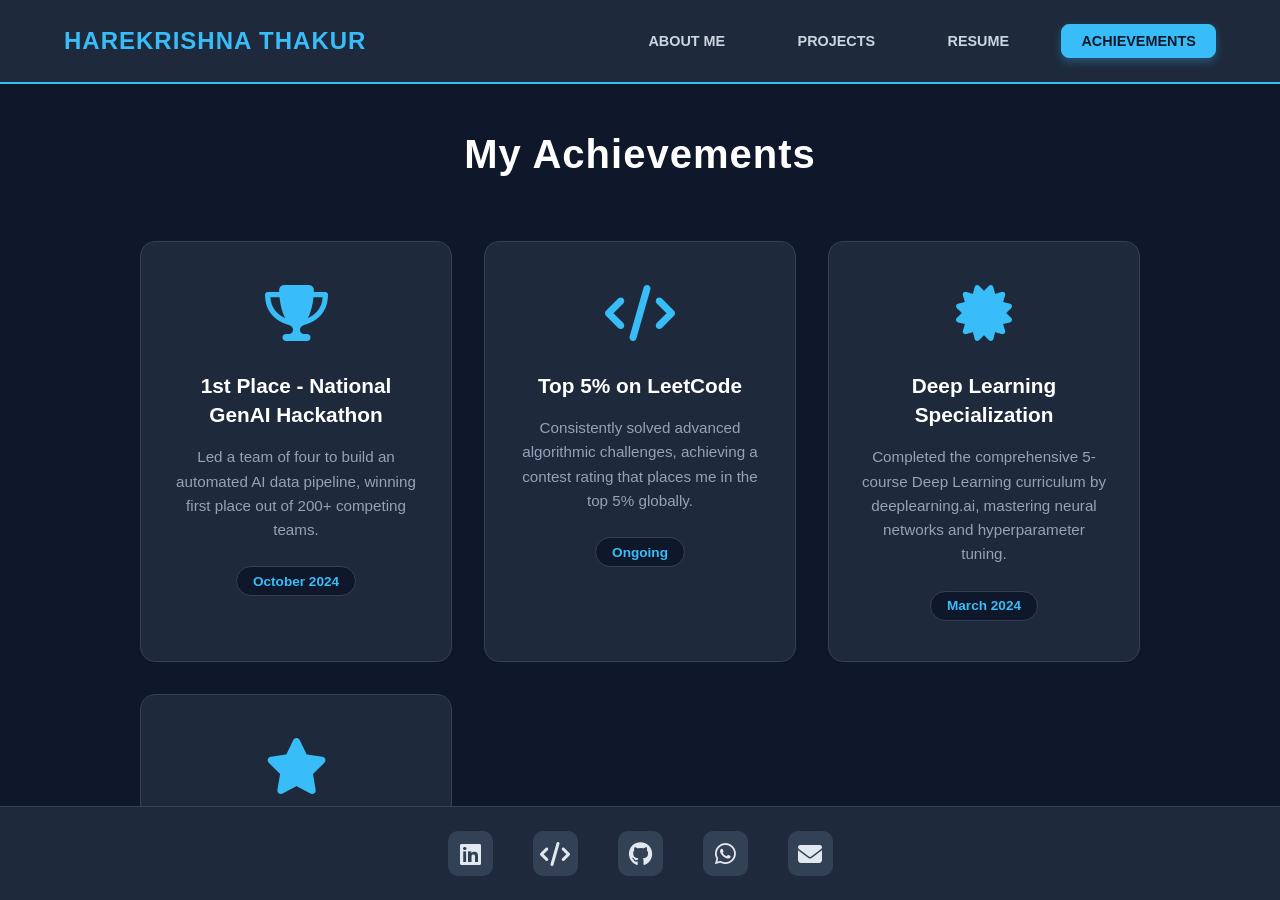
==== achievements.html @ 4ca00dee "css" ====
<!DOCTYPE html>
<html lang="en">
<head>
    <meta charset="UTF-8">
    <meta name="viewport" content="width=device-width, initial-scale=1.0">
    <title>Harekrishna Thakur - Achievements</title>
    <link rel="stylesheet" href="https://cdnjs.cloudflare.com/ajax/libs/font-awesome/6.4.0/css/all.min.css">
    <link rel="stylesheet" href="style.css">
</head>
<body>

    <header>
        <div class="logo">HAREKRISHNA THAKUR</div>
        <nav>
            <a href="index.html">ABOUT ME</a>
            <a href="projects.html">PROJECTS</a>
            <a href="resume.html">RESUME</a>
            <a href="achievements.html" class="active">ACHIEVEMENTS</a>
        </nav>
    </header>

    <main>
        <h1 class="section-title">My Achievements</h1>
        
        <div class="achievements-container">
            
            <div class="achievement-card">
                <div class="achievement-icon">
                    <i class="fas fa-trophy"></i>
                </div>
                <div class="achievement-text">
                    <h3>1st Place - National GenAI Hackathon</h3>
                    <p>Led a team of four to build an automated AI data pipeline, winning first place out of 200+ competing teams.</p>
                    <span class="date">October 2024</span>
                </div>
            </div>

            <div class="achievement-card">
                <div class="achievement-icon">
                    <i class="fas fa-code"></i>
                </div>
                <div class="achievement-text">
                    <h3>Top 5% on LeetCode</h3>
                    <p>Consistently solved advanced algorithmic challenges, achieving a contest rating that places me in the top 5% globally.</p>
                    <span class="date">Ongoing</span>
                </div>
            </div>

            <div class="achievement-card">
                <div class="achievement-icon">
                    <i class="fas fa-certificate"></i>
                </div>
                <div class="achievement-text">
                    <h3>Deep Learning Specialization</h3>
                    <p>Completed the comprehensive 5-course Deep Learning curriculum by deeplearning.ai, mastering neural networks and hyperparameter tuning.</p>
                    <span class="date">March 2024</span>
                </div>
            </div>

            <div class="achievement-card">
                <div class="achievement-icon">
                    <i class="fas fa-star"></i>
                </div>
                <div class="achievement-text">
                    <h3>Outstanding Academic Excellence</h3>
                    <p>Awarded to the top student in the Data Science department for maintaining a perfect GPA across all core machine learning courses.</p>
                    <span class="date">December 2023</span>
                </div>
            </div>

        </div>
    </main>

    <footer>
        <div class="social-links">
            <a href="https://www.linkedin.com/in/harekrishna-thakur-156154327/" target="_blank" aria-label="LinkedIn"><i class="fab fa-linkedin"></i></a>
            <a href="https://leetcode.com/bunnyluzy_1" target="_blank" aria-label="LeetCode"><i class="fas fa-code"></i></a>
            <a href="https://github.com/purplesunflower0" target="_blank" aria-label="GitHub"><i class="fab fa-github"></i></a>
            <a href="https://wa.me/+918102541342" target="_blank" aria-label="WhatsApp"><i class="fab fa-whatsapp"></i></a>
            <a href="https://mail.google.com/mail/?view=cm&fs=1&to=technicalhk162@gmail.com" target="_blank" aria-label="Email"><i class="fas fa-envelope"></i></a>
        </div>
    </footer>

</body>
</html>
---- style.css ----
/* --- 1. GLOBAL STYLES & LAYOUT --- */
* {
    margin: 0;
    padding: 0;
    box-sizing: border-box;
    font-family: 'Segoe UI', Tahoma, Geneva, Verdana, sans-serif;
}

body {
    background-color: #0f172a; 
    color: #e2e8f0;
    display: flex;
    flex-direction: column;
    height: 100vh; 
    overflow: hidden; 
}

/* --- 2. HEADER STYLES --- */
header {
    flex-shrink: 0;
    display: flex;
    justify-content: space-between;
    align-items: center;
    padding: 1.5rem 5%;
    background-color: #1e293b;
    border-bottom: 2px solid #38bdf8; 
}

.logo {
    font-size: 1.5rem;
    font-weight: bold;
    color: #38bdf8;
    letter-spacing: 1px;
    text-transform: uppercase;
}

nav {
    display: flex;
    gap: 2rem; 
}

/* The base shape and style of the navigation buttons */
nav a {
    color: #cbd5e1;
    text-decoration: none;
    font-weight: 600;
    font-size: 0.9rem;
    text-transform: uppercase;
    padding: 0.5rem 1.2rem; /* Creates the top/bottom and left/right space inside the button */
    border-radius: 8px; /* Rounds the corners perfectly */
    border: 1px solid transparent; /* Invisible border to prevent jumping on hover */
    transition: all 0.3s ease; /* Smooth transition for color and background */
}

/* What happens when the mouse hovers over a button */
nav a:hover {
    background-color: #334155; /* Subtle grey background */
    color: #38bdf8; /* Turns text blue */
    border-color: #38bdf8; /* Adds a blue border line */
}

/* The solid style for the page you are currently viewing */
nav a.active {
    background-color: #38bdf8; /* Solid blue background */
    color: #0f172a; /* Dark navy text for high contrast */
    border-color: #38bdf8;
    box-shadow: 0 4px 10px rgba(56, 189, 248, 0.3); /* Adds a slight glowing shadow */
}

/* --- 3. MAIN SCROLLABLE CONTENT --- */
main {
    flex-grow: 1;
    overflow-y: auto; 
    padding: 3rem 5%;
    display: flex;
    flex-direction: column;
    align-items: center;
}

/* --- 4. ABOUT ME / HERO STYLES --- */
#about {
    justify-content: center; /* Centers the hero section vertically */
}

.hero-section {
    display: flex;
    align-items: center;
    justify-content: center;
    gap: 4rem; 
    max-width: 1000px;
    margin: auto;
}

.picture-box img {
    width: 250px;
    height: 250px;
    border-radius: 15px; 
    object-fit: cover;
    border: 3px solid #38bdf8;
    box-shadow: 0 10px 25px rgba(56, 189, 248, 0.2);
}

.about-paragraph h1 {
    font-size: 2.8rem;
    margin-bottom: 1rem;
    color: #ffffff;
}

.about-paragraph p {
    font-size: 1.2rem;
    line-height: 1.7;
    color: #94a3b8;
}

/* --- 5. PROJECTS PAGE STYLES --- */
h1.section-title {
    font-size: 2.5rem;
    color: #ffffff;
    margin-top: 0;
    margin-bottom: 4rem;
    font-weight: 700;
    letter-spacing: 1px;
    text-align: center;
}

.projects-container {
    display: flex;
    flex-direction: column;
    gap: 4rem; 
    max-width: 900px;
    width: 100%;
}

.project-card {
    display: flex;
    gap: 2rem;
    align-items: flex-start; 
}

.project-image-container {
    flex-shrink: 0;
    width: 250px;
    height: 140px;
    border: 1px solid #38bdf8;
    border-radius: 20px;
    display: flex;
    align-items: center;
    justify-content: center;
    background-color: #1e293b; 
    color: #38bdf8;
    font-size: 0.9rem;
}

.project-details {
    display: flex;
    flex-direction: column;
    text-align: left;
    flex-grow: 1;
}

.project-details h2 {
    margin: 0 0 1rem 0;
    font-size: 1.8rem;
    color: #ffffff;
}

.project-details p {
    margin: 0 0 1.5rem 0;
    line-height: 1.6;
    color: #94a3b8;
}

.button-group {
    display: flex;
    gap: 1rem;
}

.btn {
    padding: 0.6rem 1.2rem;
    border-radius: 6px;
    background-color: #334155;
    color: #e2e8f0;
    text-decoration: none;
    font-size: 0.9rem;
    font-weight: 500;
    display: inline-flex;
    align-items: center;
    gap: 0.5rem;
    transition: background-color 0.3s;
}

.btn:hover {
    background-color: #475569;
}

/* --- 6. FIXED FOOTER & SOCIAL LINKS --- */
footer {
    flex-shrink: 0;
    background-color: #1e293b;
    padding: 1.5rem;
    text-align: center;
    border-top: 1px solid #334155;
}

.social-links {
    display: flex;
    justify-content: center;
    gap: 2.5rem; 
}

.social-links a {
    color: #e2e8f0;
    font-size: 1.5rem;
    background-color: #334155;
    width: 45px;
    height: 45px;
    display: flex;
    align-items: center;
    justify-content: center;
    border-radius: 10px; 
    transition: all 0.3s ease;
    text-decoration: none;
}

.social-links a:hover {
    background-color: #38bdf8;
    color: #0f172a;
    transform: translateY(-5px); 
}

/* --- 7. MOBILE RESPONSIVENESS --- */
@media (max-width: 768px) {
    header {
        flex-direction: column;
        gap: 1.5rem;
    }
    .hero-section {
        flex-direction: column;
        text-align: center;
    }
    .project-card {
        flex-direction: column;
        align-items: center;
        text-align: center;
    }
    .project-details {
        text-align: center;
        align-items: center;
    }
}
/* --- 8. RESUME PAGE STYLES --- */
.resume-wrapper {
    display: flex;
    flex-direction: column;
    gap: 3rem;
    max-width: 900px;
    width: 100%;
}

.content-card {
    background-color: #1e293b;
    padding: 2.5rem;
    border-radius: 20px;
    border: 1px solid #334155;
    box-shadow: 0 10px 25px rgba(0, 0, 0, 0.2);
}

.content-card h2 {
    color: #ffffff;
    margin-top: 0;
    margin-bottom: 1.5rem;
    font-size: 1.6rem;
    letter-spacing: 0.5px;
}

/* Video Styling */
.video-container {
    width: 100%;
    border-radius: 10px;
    overflow: hidden;
    border: 2px solid #38bdf8;
    background-color: #0f172a;
}

.video-container video {
    width: 100%;
    display: block; /* Removes weird spacing underneath videos */
}

/* PDF Styling */
.pdf-header {
    display: flex;
    justify-content: space-between;
    align-items: center;
    margin-bottom: 1.5rem;
}

.pdf-viewer {
    width: 100%;
    height: 700px; /* Gives the PDF plenty of vertical space */
    border: 2px solid #334155;
    border-radius: 10px;
    background-color: #e2e8f0; /* Light background in case PDF takes a second to load */
}

/* Update Mobile Responsiveness */
@media (max-width: 768px) {
    .pdf-header {
        flex-direction: column;
        align-items: flex-start;
        gap: 1rem;
    }
    .pdf-viewer {
        height: 500px; /* Slightly shorter on mobile phones */
    }
    .content-card {
        padding: 1.5rem; /* Less padding on small screens */
    }
}
/* --- 9. ACHIEVEMENTS PAGE STYLES --- */
.achievements-container {
    display: grid;
    /* This is the magic trick! It creates columns that are at least 300px wide, and automatically fits as many as possible per row. */
    grid-template-columns: repeat(auto-fit, minmax(300px, 1fr));
    gap: 2rem;
    max-width: 1000px;
    width: 100%;
}

.achievement-card {
    background-color: #1e293b;
    border: 1px solid #334155;
    border-radius: 15px;
    padding: 2.5rem 2rem;
    display: flex;
    flex-direction: column;
    align-items: center;
    text-align: center;
    transition: transform 0.3s ease, box-shadow 0.3s ease, border-color 0.3s ease;
}

/* Adds a nice pop effect when they hover over your awards */
.achievement-card:hover {
    transform: translateY(-8px);
    box-shadow: 0 15px 30px rgba(56, 189, 248, 0.1);
    border-color: #38bdf8;
}

.achievement-icon {
    font-size: 3.5rem;
    color: #38bdf8;
    margin-bottom: 1.5rem;
}

.achievement-text h3 {
    color: #ffffff;
    font-size: 1.3rem;
    margin-bottom: 1rem;
    line-height: 1.4;
}

.achievement-text p {
    color: #94a3b8;
    font-size: 0.95rem;
    line-height: 1.6;
    margin-bottom: 1.5rem;
}

.achievement-text .date {
    display: inline-block;
    background-color: #0f172a;
    color: #38bdf8;
    padding: 0.4rem 1rem;
    border-radius: 20px;
    font-size: 0.85rem;
    font-weight: 700;
    border: 1px solid #334155;
}
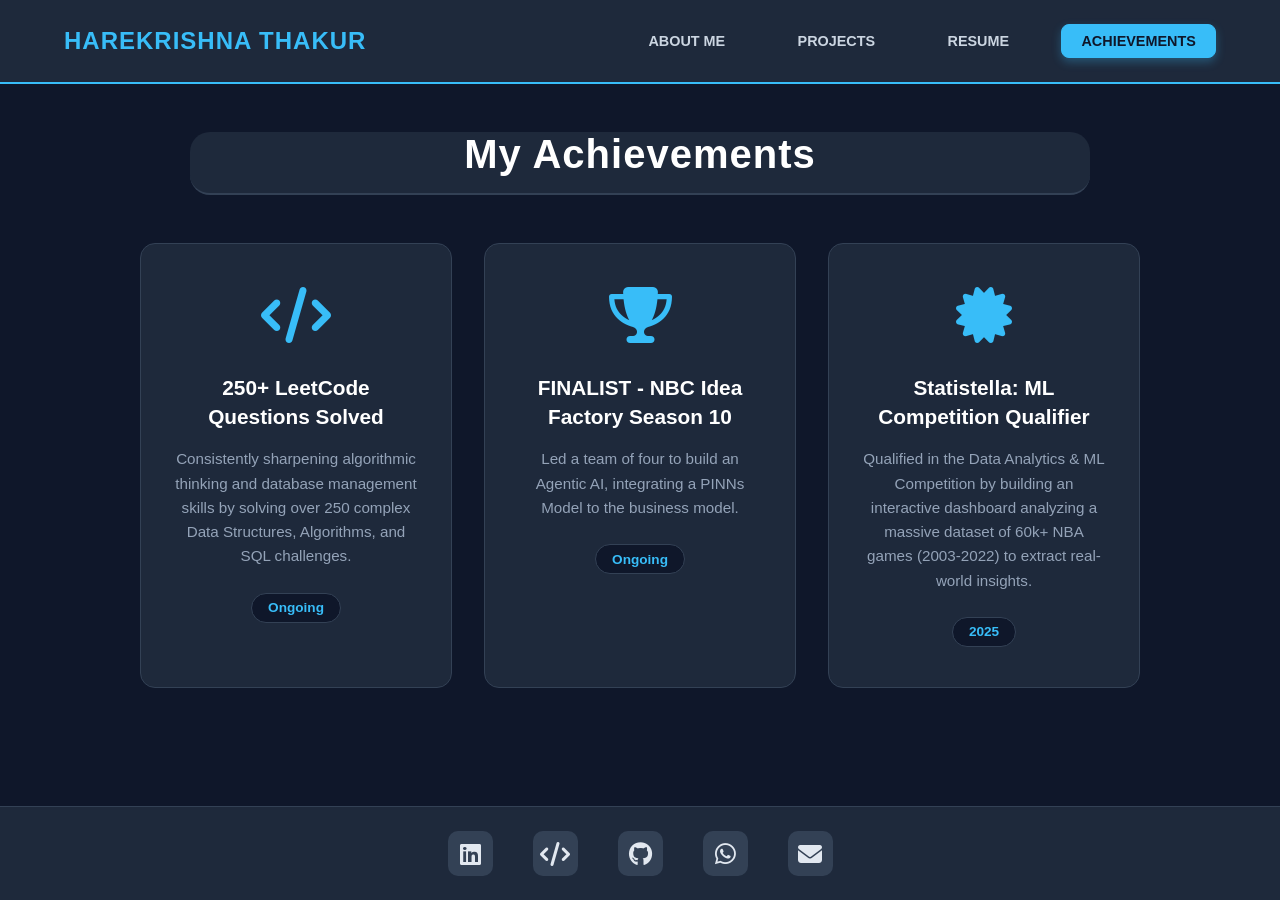
==== commit ec4f97c0: "psuh" ====
--- a/achievements.html
+++ b/achievements.html
@@ -23,25 +23,25 @@
         <h1 class="section-title">My Achievements</h1>
         
         <div class="achievements-container">
-            
-            <div class="achievement-card">
-                <div class="achievement-icon">
-                    <i class="fas fa-trophy"></i>
-                </div>
-                <div class="achievement-text">
-                    <h3>1st Place - National GenAI Hackathon</h3>
-                    <p>Led a team of four to build an automated AI data pipeline, winning first place out of 200+ competing teams.</p>
-                    <span class="date">October 2024</span>
-                </div>
-            </div>
 
             <div class="achievement-card">
                 <div class="achievement-icon">
                     <i class="fas fa-code"></i>
                 </div>
                 <div class="achievement-text">
-                    <h3>Top 5% on LeetCode</h3>
-                    <p>Consistently solved advanced algorithmic challenges, achieving a contest rating that places me in the top 5% globally.</p>
+                    <h3>250+ LeetCode Questions Solved</h3>
+                    <p>Consistently sharpening algorithmic thinking and database management skills by solving over 250 complex Data Structures, Algorithms, and SQL challenges.</p>
+                    <span class="date">Ongoing</span>
+                </div>
+            </div>
+        
+            <div class="achievement-card">
+                <div class="achievement-icon">
+                    <i class="fas fa-trophy"></i>
+                </div>
+                <div class="achievement-text">
+                    <h3>FINALIST - NBC Idea Factory Season 10</h3>
+                    <p>Led a team of four to build an Agentic AI, integrating a PINNs Model to the business model.</p>
                     <span class="date">Ongoing</span>
                 </div>
             </div>
@@ -51,20 +51,9 @@
                     <i class="fas fa-certificate"></i>
                 </div>
                 <div class="achievement-text">
-                    <h3>Deep Learning Specialization</h3>
-                    <p>Completed the comprehensive 5-course Deep Learning curriculum by deeplearning.ai, mastering neural networks and hyperparameter tuning.</p>
-                    <span class="date">March 2024</span>
-                </div>
-            </div>
-
-            <div class="achievement-card">
-                <div class="achievement-icon">
-                    <i class="fas fa-star"></i>
-                </div>
-                <div class="achievement-text">
-                    <h3>Outstanding Academic Excellence</h3>
-                    <p>Awarded to the top student in the Data Science department for maintaining a perfect GPA across all core machine learning courses.</p>
-                    <span class="date">December 2023</span>
+                    <h3>Statistella: ML Competition Qualifier</h3>
+                    <p>Qualified in the Data Analytics & ML Competition by building an interactive dashboard analyzing a massive dataset of 60k+ NBA games (2003-2022) to extract real-world insights.</p>
+                    <span class="date">2025</span>
                 </div>
             </div>
 
--- a/style.css
+++ b/style.css
@@ -117,10 +117,22 @@
     font-size: 2.5rem;
     color: #ffffff;
     margin-top: 0;
-    margin-bottom: 4rem;
+    margin-bottom: 3rem; 
     font-weight: 700;
     letter-spacing: 1px;
-    text-align: center;
+    background-color: #1e293b; 
+    border-radius: 20px;
+    
+    /* 1. Left-align the text */
+    text-align: center; 
+    
+    /* 2. Match the exact width of your project cards */
+    max-width: 900px; 
+    width: 100%; 
+    
+    /* 3. Add a subtle accent line to ground the title */
+    border-bottom: 2px solid #334155; 
+    padding-bottom: 1rem; 
 }
 
 .projects-container {
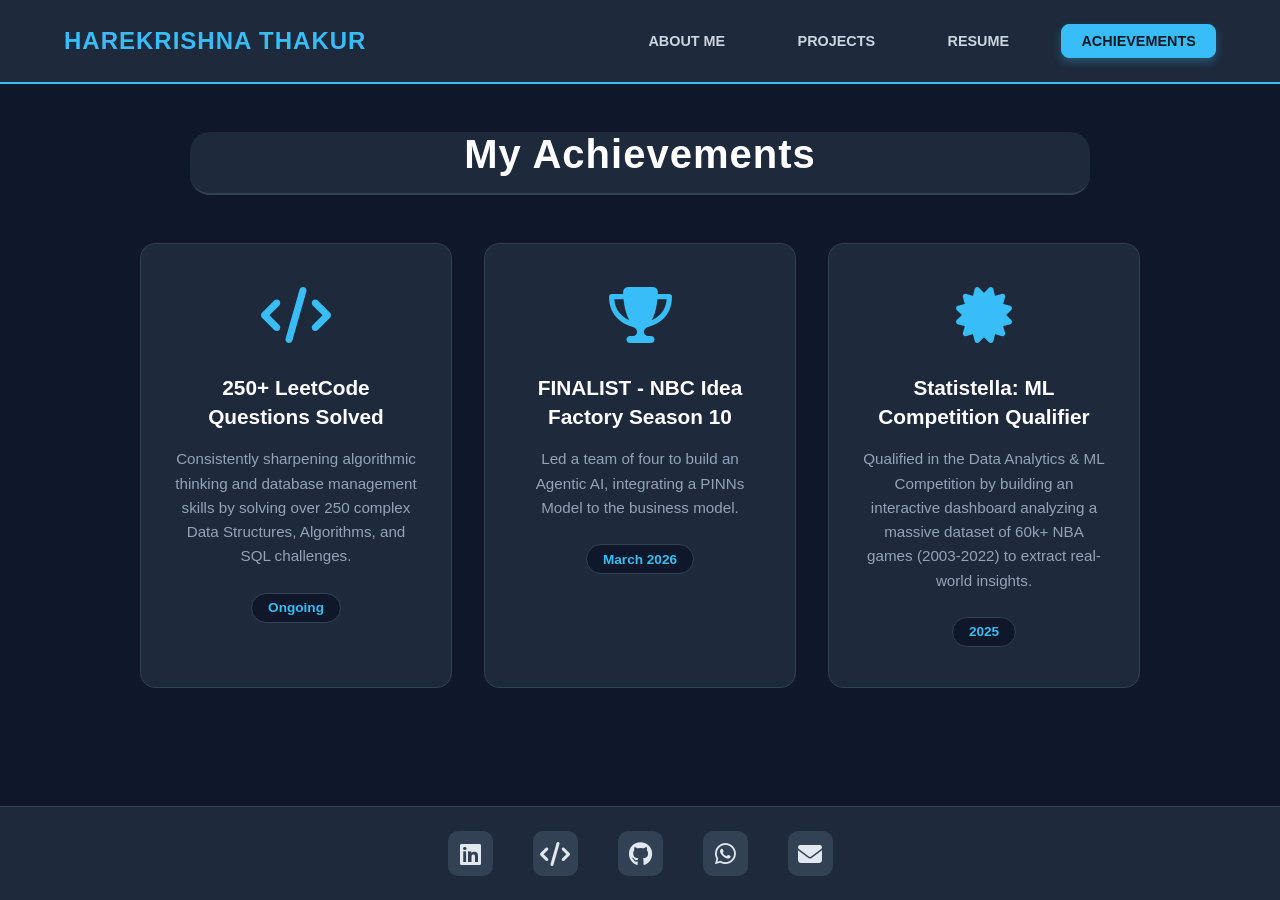
==== commit 759d4eb8: "t" ====
--- a/achievements.html
+++ b/achievements.html
@@ -42,7 +42,7 @@
                 <div class="achievement-text">
                     <h3>FINALIST - NBC Idea Factory Season 10</h3>
                     <p>Led a team of four to build an Agentic AI, integrating a PINNs Model to the business model.</p>
-                    <span class="date">Ongoing</span>
+                    <span class="date">March 2026</span>
                 </div>
             </div>
 
--- a/style.css
+++ b/style.css
@@ -387,4 +387,121 @@
     font-size: 0.85rem;
     font-weight: 700;
     border: 1px solid #334155;
+}
+/* --- NEW 2x2 PROJECT GRID LAYOUT --- */
+.projects-grid-layout {
+    display: grid;
+    grid-template-columns: repeat(2, 1fr); 
+    gap: 2.5rem; /* Increased gap for more breathing room between categories */
+    max-width: 1400px; /* Increased to let the grid stretch wider */
+    width: 95%; /* Ensures it uses most of the screen width */
+    margin: 0 auto;
+    padding: 2rem 0; 
+}
+
+.category-block {
+    background: rgba(30, 41, 59, 0.3);
+    border: 1px solid #334155;
+    border-radius: 12px;
+    padding: 2rem; /* Increased padding inside the main category blocks */
+    display: flex;
+    flex-direction: column;
+}
+
+.category-header h2 {
+    font-size: 1.4rem;
+    color: #e2e8f0;
+    margin-top: 0;
+    margin-bottom: 1.5rem;
+    padding-bottom: 0.5rem;
+    border-bottom: 2px solid #38bdf8;
+    display: inline-block;
+}
+
+.category-header i {
+    margin-right: 8px;
+    color: #38bdf8;
+}
+
+/* Internal grid for multiple projects inside a category */
+/* Internal grid for multiple projects inside a category */
+/* Internal grid for multiple projects inside a category */
+.category-projects {
+    display: flex;
+    flex-direction: column; 
+    gap: 1.5rem; 
+    
+    /* THE SCROLL MAGIC */
+    max-height: 450px; 
+    overflow-y: auto;  
+    padding-right: 15px; 
+
+    /* HIDES SCROLLBAR IN FIREFOX & EDGE */
+    -ms-overflow-style: none;  
+    scrollbar-width: none;  
+}
+
+/* Individual Card Styling */
+.mini-project-card {
+    background: #0f172a;
+    border: 1px solid #1e293b;
+    border-radius: 8px;
+    padding: 1.8rem;
+    
+    width: 100%; /* This forces the card to take up the whole horizontal area */
+    box-sizing: border-box; /* Ensures padding doesn't push the card outside its container */
+    
+    display: flex;
+    flex-direction: column;
+    transition: transform 0.2s ease, border-color 0.2s ease;
+}
+
+.mini-project-card:hover {
+    transform: translateY(-3px);
+    border-color: #38bdf8;
+}
+
+.mini-project-card h3 {
+    font-size: 1.1rem;
+    color: #f8fafc;
+    margin-top: 0;
+    margin-bottom: 0.5rem;
+}
+
+.mini-project-card p {
+    font-size: 0.85rem;
+    color: #94a3b8;
+    line-height: 1.4;
+    margin-bottom: 1.5rem; /* Added margin to push buttons down slightly */
+}
+
+.button-group-mini {
+    display: flex;
+    gap: 0.5rem;
+}
+
+.btn-mini {
+    background: #1e293b;
+    color: #cbd5e1;
+    text-decoration: none;
+    padding: 0.4rem 0.8rem;
+    border-radius: 4px;
+    font-size: 0.8rem;
+    font-weight: 500;
+    transition: all 0.2s;
+    display: flex;
+    align-items: center;
+    gap: 5px;
+}
+
+.btn-mini:hover {
+    background: #38bdf8;
+    color: #0f172a;
+}
+
+/* Mobile Responsiveness */
+@media (max-width: 900px) {
+    .projects-grid-layout {
+        grid-template-columns: 1fr; 
+    }
 }
